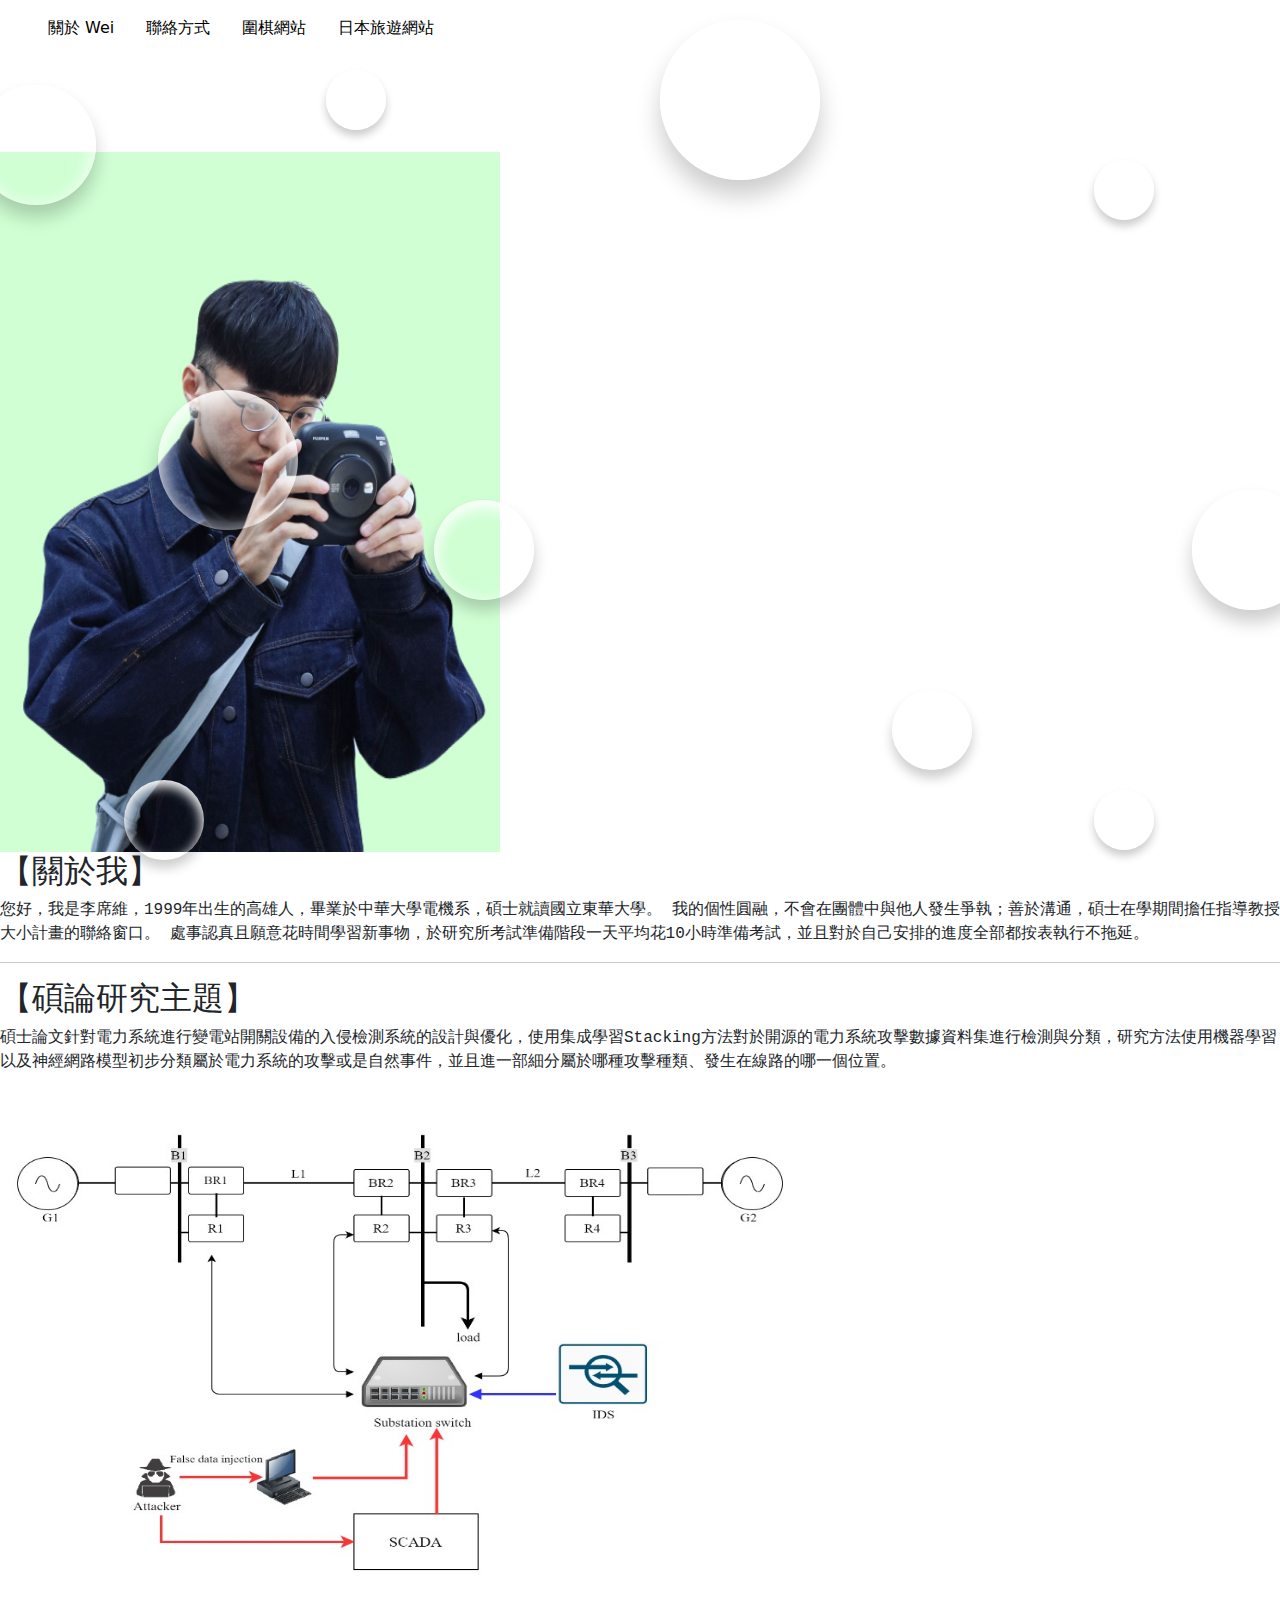
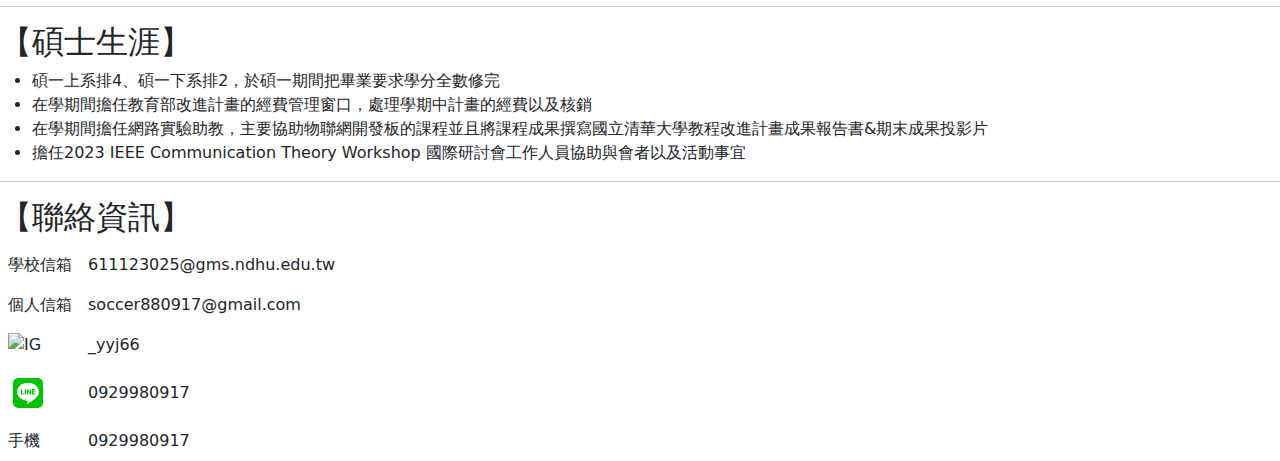
==== contact.html @ 201f5e97 "first" ====
<!DOCTYPE html>
<html lang="zh-Hant">
    <head>
        <meta charset="UTF-8">
        <meta http-equiv="X-UA-Compatible" content="IE=edge">
        <meta name="viewport" content="width=device-width, initial-scale=1.0">
        <title>聯絡資訊</title>
        <link rel="icon" href="./ICONS/wei icon.jpg">
        <link href="https://cdn.jsdelivr.net/npm/bootstrap@5.3.3/dist/css/bootstrap.min.css" rel="stylesheet" integrity="sha384-QWTKZyjpPEjISv5WaRU9OFeRpok6YctnYmDr5pNlyT2bRjXh0JMhjY6hW+ALEwIH" crossorigin="anonymous">
        <link rel="stylesheet" href="./styles/style.css">
        <link rel="stylesheet" href="./styles/bubble.css">
    </head>
    <body>
        <nav>
            <ul>
                <li><a target="_blank" href="./index.html">關於 Wei</a></li>
                <li><a  href="#">聯絡方式</a></li>
                <li><a target="_blank" href="./project 1/index.html">圍棋網站</a></li>
                <li><a target="_blank" href="./project 2/index.html">日本旅遊網站</a></li>
            </ul>
        </nav>

        <main>
            <div id="background-wrap">
                <div class="bubble x1"></div>
                <div class="bubble x2"></div>
                <div class="bubble x3"></div>
                <div class="bubble x4"></div>
                <div class="bubble x5"></div>
                <div class="bubble x6"></div>
                <div class="bubble x7"></div>
                <div class="bubble x8"></div>
                <div class="bubble x9"></div>
                <div class="bubble x10"></div>
            </div>

            <section class="contact">
                <div class="left">
                    <img  width="500px" height="700px" src="./images/去背照片.jpg" alt="大頭照">
                </div>
    
                <div class="right">
                    <h2>【關於我】</h2>
                    <p>您好，我是李席維，1999年出生的高雄人，畢業於中華大學電機系，碩士就讀國立東華大學。
    
                        我的個性圓融，不會在團體中與他人發生爭執；善於溝通，碩士在學期間擔任指導教授大小計畫的聯絡窗口。
                        
                        處事認真且願意花時間學習新事物，於研究所考試準備階段一天平均花10小時準備考試，並且對於自己安排的進度全部都按表執行不拖延。
                        
                    </p>
                    <hr>
                    <h2>【碩論研究主題】</h2>
                    <p>碩士論文針對電力系統進行變電站開關設備的入侵檢測系統的設計與優化，使用集成學習Stacking方法對於開源的電力系統攻擊數據資料集進行檢測與分類，研究方法使用機器學習以及神經網路模型初步分類屬於電力系統的攻擊或是自然事件，並且進一部細分屬於哪種攻擊種類、發生在線路的哪一個位置。
                    </p>
                    <img width="800px" height="500px" src="./images/Fig. 1..jpg" alt="">
                    <hr>
                    <h2>【碩士生涯】</h2>
                    <ul>
                        <li>碩一上系排4、碩一下系排2，於碩一期間把畢業要求學分全數修完
                        </li>
    
                        <li>在學期間擔任教育部改進計畫的經費管理窗口，處理學期中計畫的經費以及核銷
                        </li>
    
                        <li>在學期間擔任網路實驗助教，主要協助物聯網開發板的課程並且將課程成果撰寫國立清華大學教程改進計畫成果報告書&期末成果投影片
                        </li>
    
                        <li>擔任2023 IEEE Communication Theory Workshop 國際研討會工作人員協助與會者以及活動事宜
                        </li>
                    </ul>
                    <hr>

                    <h2>【聯絡資訊】</h2>
                    <table>
                        <tr>
                            <td>
                                學校信箱
                            </td>
                            <td>     611123025@gms.ndhu.edu.tw</td>
                        </tr>
                        <tr>
                            <td>個人信箱</td>
                            <td>soccer880917@gmail.com</td>
                        </tr>
                        <tr>
                            <td>
                                <img width="30px" height="30px" src="./project 2 日本旅遊網站/icons/instagram.svg" alt="IG">
                            </td>
                            <td>    _yyj66</td>
                        </tr>
                        <tr>
                            <td><img src="./ICONS/icons8-line.svg" alt="Line"></td>
                            <td>0929980917</td>
                        </tr>
                        <tr>
                            <td>手機</td>
                            <td>0929980917</td>
                        </tr>


                    </table>
                </div>
            </section>

           
        </main>

        <script src="https://cdn.jsdelivr.net/npm/bootstrap@5.3.3/dist/js/bootstrap.bundle.min.js" integrity="sha384-YvpcrYf0tY3lHB60NNkmXc5s9fDVZLESaAA55NDzOxhy9GkcIdslK1eN7N6jIeHz" crossorigin="anonymous"></script>
        <script src="./app.js"></script>
    </body>
</html>
---- styles/style.css ----
* {
  margin: 0;
  padding: 0;
  box-sizing: border-box;
}

h1, h2, h3, h4, h5, h6 {
  font-weight: normal;
}

p {
  font-family: "Courier New", Courier, monospace;
}

body {
  overflow-x: hidden;
}
body nav {
  position: sticky;
  background-color: white;
  top: 0;
  z-index: 5;
}
body nav ul {
  display: flex;
}
body nav ul li {
  list-style-type: none;
  margin: 1rem;
}
body nav ul li a {
  color: black;
  text-decoration: none;
  transition: all 0.5s ease;
}
body nav ul li a:hover {
  color: rgb(54, 212, 138);
}
body main section.main-area {
  min-height: 70vh;
  background-color: white;
  display: flex;
  flex-wrap: wrap;
  justify-content: center;
  align-items: center;
}
body main div.info {
  padding: 1rem;
}
body main div.info h1 {
  font-size: 3.5rem;
}
body main div.info h2 {
  font-size: 1rem;
}
body main div.info a {
  color: white;
  background-color: rgb(54, 212, 138);
  padding: 0.25rem 0.5rem;
  font-size: 1.5rem;
  border-radius: 20px;
  display: inline-block;
  margin-top: 1rem;
  text-decoration: none;
  transition: all 0.5s ease;
}
body main div.info a:hover {
  transform: scale(1.2);
}
body main div.img-area img {
  width: 700px;
  height: 400px;
}
body main section.about-me {
  background-color: rgb(231, 255, 233);
  padding: 5rem 0rem;
  display: flex;
  justify-content: center;
}
body main section.about-me section.description {
  width: 50%;
  text-align: center;
}
body main section.about-me section.description h2 {
  font-size: 2rem;
}
body main section.about-me section.description div.progress-bar-area p {
  margin: 1rem;
}
body main section.resume {
  display: flex;
  flex-wrap: wrap;
  padding: 2rem;
}
body main section.resume section.table {
  flex: 5 0 500px;
  padding: 2rem;
}
body main section.resume section.table table {
  border-collapse: collapse;
}
body main section.resume section.table table tr {
  border-bottom: 2px solid gray;
  transition: all 0.5s ease;
}
body main section.resume section.table table tr:hover {
  background-color: rgb(184, 255, 222);
}
body main section.resume section.table table tr td {
  padding: 0.5rem;
}
body main section.resume section.picture {
  flex: 1 1 300px;
  display: flex;
  justify-content: center;
  align-items: center;
  position: relative;
}
body main section.resume section.picture img {
  width: 500px;
  height: 700px;
}
body main section.resume section.picture div.greenRect {
  width: 30vw;
  height: 90vh;
  border: 10px solid rgb(195, 255, 200);
  position: absolute;
  top: 30px;
  left: 80px;
  z-index: -1;
}
body main section.resume section.picture div.greenRect2 {
  width: 50vw;
  height: 40vh;
  border: 10px solid rgb(195, 255, 200);
  position: absolute;
  top: 300px;
  left: -300px;
  z-index: -1;
}
body main section.resume section.picture div.greenRect3 {
  width: 50vw;
  height: 40vh;
  border: 10px solid rgb(195, 255, 200);
  position: absolute;
  top: 0px;
  left: -100px;
  z-index: -1;
}
body main section.contact {
  display: flex;
  flex-wrap: wrap;
}
body main section.contact div.left {
  flex: 1 1 500px;
}
body main section.contact div.left img {
  margin-top: 5rem;
  background-color: rgba(195, 255, 200, 0.8);
}
body main section.contact div.left img:hover {
  transform: rotateY("90deg");
}
body main section.contact div.right {
  flex: 7 1 500px;
}
body main section.contact div.right h2, body main section.contact div.right h3 {
  flex-direction: row;
  transition: all 0.5s ease-in-out;
}
body main section.contact div.right h2:hover, body main section.contact div.right h3:hover {
  background-color: rgba(216, 112, 147, 0.5);
}
body main section.contact div.right p {
  flex-direction: column;
  transition: all 0.5s ease;
}
body main section.contact div.right p:hover {
  background-color: rgba(184, 255, 222, 0.5);
}
body main section.contact div.right ul li {
  transition: all 0.5s ease;
}
body main section.contact div.right ul li:hover {
  background-color: rgba(184, 255, 222, 0.5);
}
body main section.contact div.right table tr {
  padding: 2rem;
  transition: all 0.5s ease;
}
body main section.contact div.right table tr:hover {
  background-color: rgba(184, 255, 222, 0.5);
}
body main section.contact div.right table tr td {
  padding: 0.5rem;
}
body main section.contact div.right table tr td img {
  width: 40px;
  height: 40px;
}

@media screen and (max-width: 800px) {
  body main section.about-me section.description {
    width: 80%;
  }
  body main section.resume {
    overflow-x: auto;
  }
  body main section.resume section.picture div.greenRect, body main section.resume section.picture div.greenRect2, body main section.resume section.picture div.greenRect3 {
    display: none;
  }
}
@media screen and (max-width: 500px) {
  body nav {
    position: static;
  }
  body nav ul {
    flex-direction: column;
  }
}/*# sourceMappingURL=style.css.map */
---- styles/bubble.css ----
#background-wrap {
    position: fixed;
    bottom: 0;
    top: 0;
    right: 0;
    left: 0;
    z-index: 10;
    pointer-events: none;
}

.bubble{
    width: 200px;
    height: 200px;
    border-radius: 50%;
    position: absolute;
    box-shadow: 0 20px 30px rgba(0, 0, 0, 0.2),
    inset 0px 10px 30px 5px rgba(255, 255, 255, 100);
}

@keyframes animateBubble {
    0% {
        margin-top: 1000px;
    }
    100% {
        margin-top: -100%;
    }
}

@keyframes sideWays {
    0% {
        margin-left: 0px;
    }
    100% {
        margin-left: 50%;
    }
}

.x1 {
    animation: animateBubble 25s linear infinite,
      sideWays 2s ease-in-out infinite alternate;
    left: -5%;
    top: 5%;
    transform: scale(0.6);
  }
  
  .x2 {
    animation: animateBubble 20s linear infinite,
      sideWays 4s ease-in-out infinite alternate;
    left: 5%;
    top: 80%;
    transform: scale(0.4);
  }
  .x3 {
    animation: animateBubble 28s linear infinite,
      sideWays 2s ease-in-out infinite alternate;
    left: 10%;
    top: 40%;
    transform: scale(0.7);
  }
  .x4 {
    animation: animateBubble 22s linear infinite,
      sideWays 3s ease-in-out infinite alternate;
    left: 20%;
    top: 0%;
    transform: scale(0.3);
  }
  .x5 {
    animation: animateBubble 29s linear infinite,
      sideWays 4s ease-in-out infinite alternate;
    left: 30%;
    top: 50%;
    transform: scale(0.5);
  }
  .x6 {
    animation: animateBubble 21s linear infinite,
      sideWays 2s ease-in-out infinite alternate;
    left: 50%;
    top: 0%;
    transform: scale(0.8);
  }
  .x7 {
    animation: animateBubble 20s linear infinite,
      sideWays 2s ease-in-out infinite alternate;
    left: 65%;
    top: 70%;
    transform: scale(0.4);
  }
  .x8 {
    animation: animateBubble 22s linear infinite,
      sideWays 3s ease-in-out infinite alternate;
    left: 80%;
    top: 10%;
    transform: scale(0.3);
  }
  .x9 {
    animation: animateBubble 29s linear infinite,
      sideWays 4s ease-in-out infinite alternate;
    left: 90%;
    top: 50%;
    transform: scale(0.6);
  }
  .x10 {
    animation: animateBubble 26s linear infinite,
      sideWays 2s ease-in-out infinite alternate;
    left: 80%;
    top: 80%;
    transform: scale(0.3);
  }
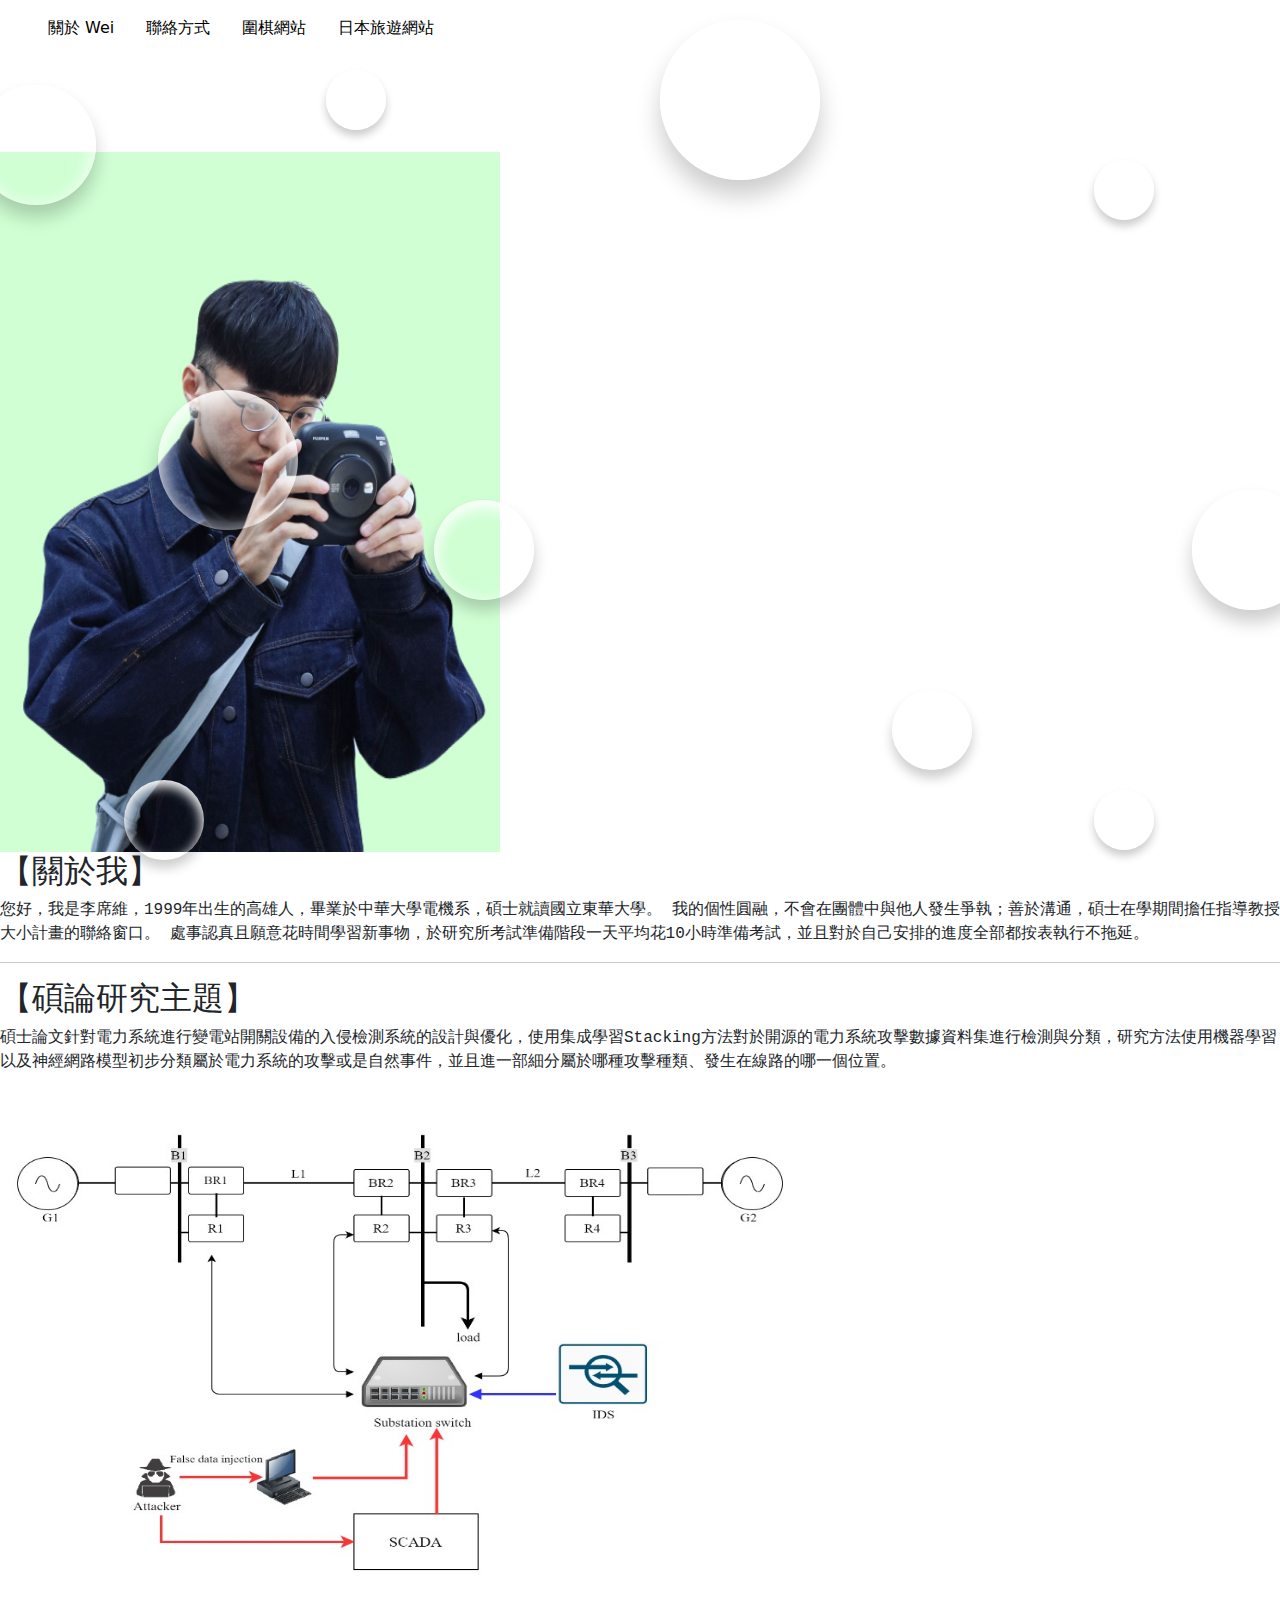
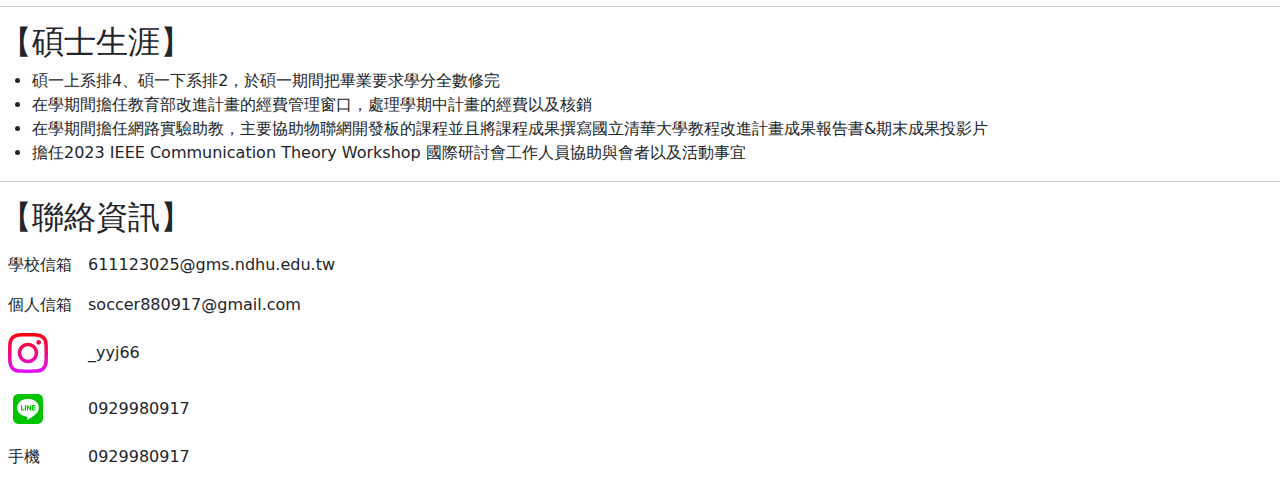
==== commit 837eb2cd: "IG icon" ====
--- a/contact.html
+++ b/contact.html
@@ -84,7 +84,7 @@
                         </tr>
                         <tr>
                             <td>
-                                <img width="30px" height="30px" src="./project 2 日本旅遊網站/icons/instagram.svg" alt="IG">
+                                <img width="30px" height="30px" src="./project 2/icons/instagram.svg" alt="IG">
                             </td>
                             <td>    _yyj66</td>
                         </tr>
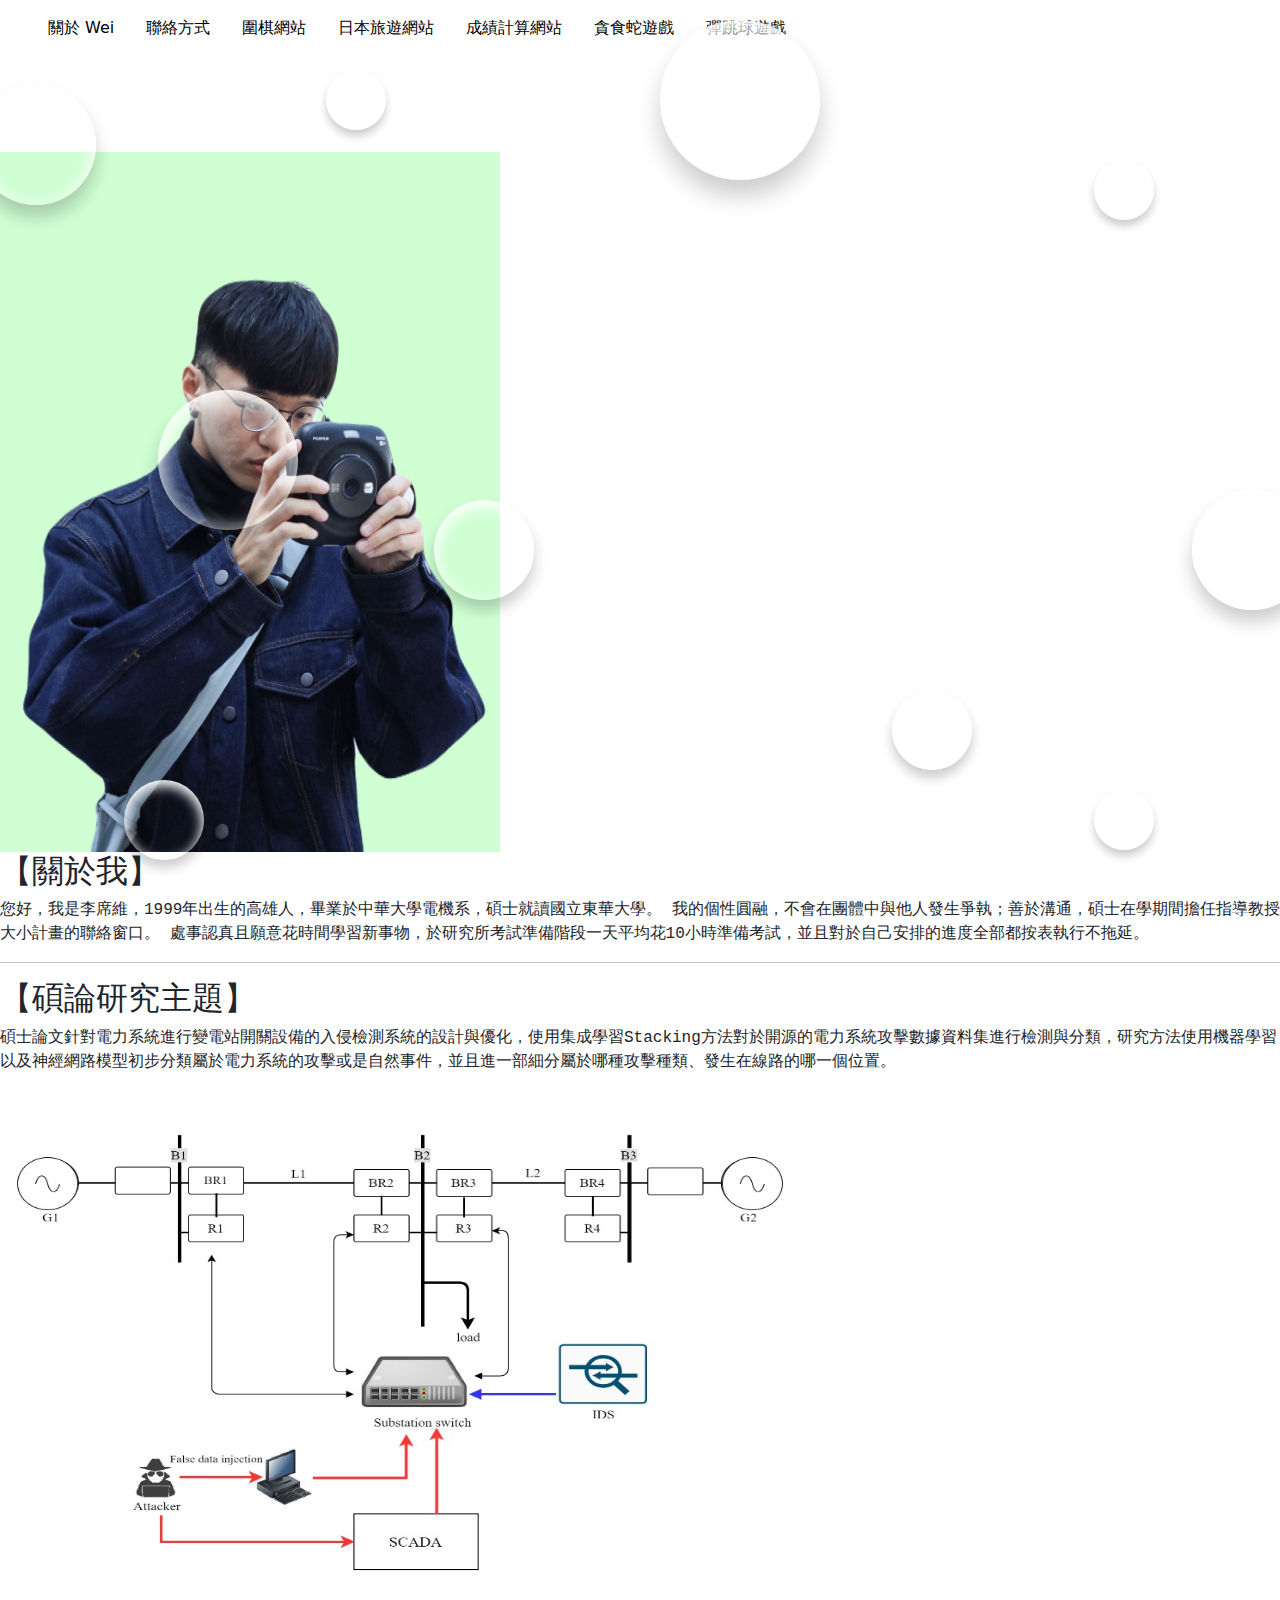
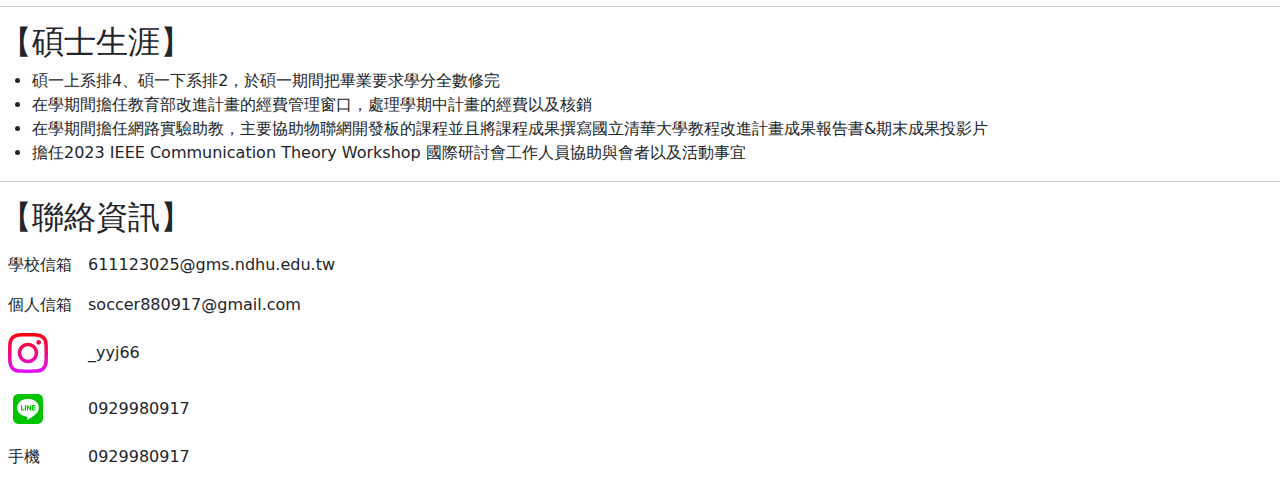
==== commit 7410eb2b: "Create three projects" ====
--- a/contact.html
+++ b/contact.html
@@ -15,8 +15,11 @@
             <ul>
                 <li><a target="_blank" href="./index.html">關於 Wei</a></li>
                 <li><a  href="#">聯絡方式</a></li>
-                <li><a target="_blank" href="./project 1/index.html">圍棋網站</a></li>
-                <li><a target="_blank" href="./project 2/index.html">日本旅遊網站</a></li>
+                <li><a target="_blank" href="./project1/index.html">圍棋網站</a></li>
+                <li><a target="_blank" href="./project2/index.html">日本旅遊網站</a></li>
+                <li><a target="_blank" href="./project4/index.html">成績計算網站</a></li>
+                <li><a target="_blank" href="./project5/index.html">貪食蛇遊戲</a></li>
+                <li><a target="_blank" href="./project6/index.html">彈跳球遊戲</a></li>
             </ul>
         </nav>
 
@@ -84,9 +87,9 @@
                         </tr>
                         <tr>
                             <td>
-                                <img width="30px" height="30px" src="./project 2/icons/instagram.svg" alt="IG">
+                                <img width="30px" height="30px" src="./project2/icons/instagram.svg" alt="IG">
                             </td>
-                            <td>    _yyj66</td>
+                            <td> _yyj66</td>
                         </tr>
                         <tr>
                             <td><img src="./ICONS/icons8-line.svg" alt="Line"></td>
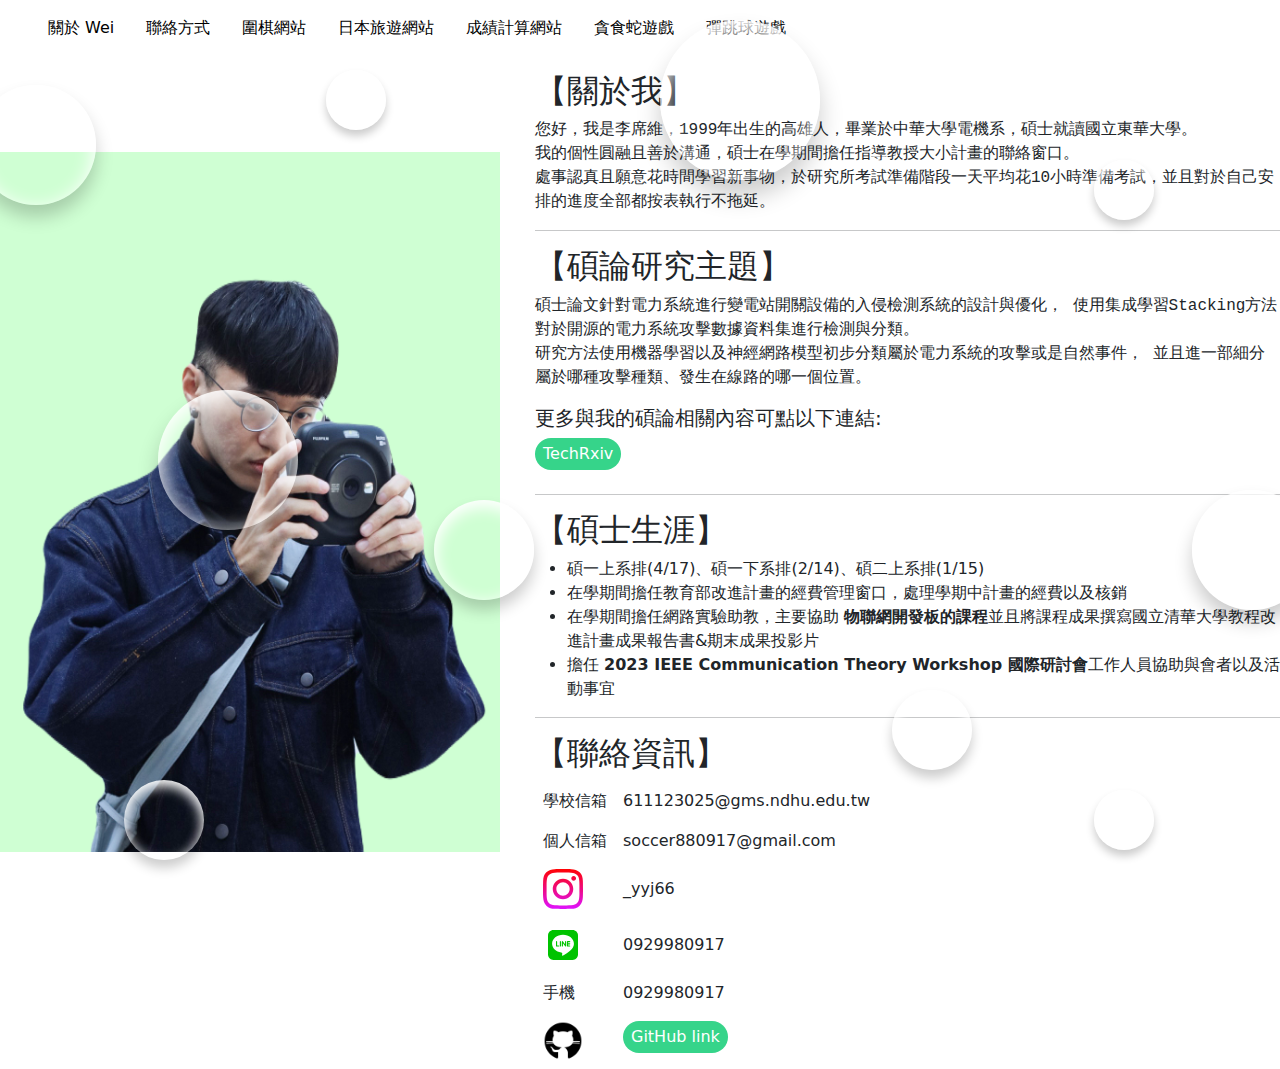
==== commit 07c89a01: "msg" ====
--- a/contact.html
+++ b/contact.html
@@ -44,31 +44,35 @@
     
                 <div class="right">
                     <h2>【關於我】</h2>
-                    <p>您好，我是李席維，1999年出生的高雄人，畢業於中華大學電機系，碩士就讀國立東華大學。
-    
-                        我的個性圓融，不會在團體中與他人發生爭執；善於溝通，碩士在學期間擔任指導教授大小計畫的聯絡窗口。
-                        
+                    <p>您好，我是李席維，1999年出生的高雄人，畢業於中華大學電機系，碩士就讀國立東華大學。<br>
+                        我的個性圓融且善於溝通，碩士在學期間擔任指導教授大小計畫的聯絡窗口。<br>
                         處事認真且願意花時間學習新事物，於研究所考試準備階段一天平均花10小時準備考試，並且對於自己安排的進度全部都按表執行不拖延。
                         
                     </p>
                     <hr>
                     <h2>【碩論研究主題】</h2>
-                    <p>碩士論文針對電力系統進行變電站開關設備的入侵檢測系統的設計與優化，使用集成學習Stacking方法對於開源的電力系統攻擊數據資料集進行檢測與分類，研究方法使用機器學習以及神經網路模型初步分類屬於電力系統的攻擊或是自然事件，並且進一部細分屬於哪種攻擊種類、發生在線路的哪一個位置。
+                    <p>碩士論文針對電力系統進行變電站開關設備的入侵檢測系統的設計與優化，
+                        使用集成學習Stacking方法對於開源的電力系統攻擊數據資料集進行檢測與分類。<br>
+                        研究方法使用機器學習以及神經網路模型初步分類屬於電力系統的攻擊或是自然事件，
+                        並且進一部細分屬於哪種攻擊種類、發生在線路的哪一個位置。
                     </p>
-                    <img width="800px" height="500px" src="./images/Fig. 1..jpg" alt="">
+                    <h5>更多與我的碩論相關內容可點以下連結: </h5>
+                    <a target="_blank" href="https://www.techrxiv.org/users/765143/articles/767387-intrusion-detection-for-power-system-security-by-ensemble-learning-with-auxiliary-classifier-and-feature-selection">
+                        TechRxiv
+                    </a>
                     <hr>
                     <h2>【碩士生涯】</h2>
                     <ul>
-                        <li>碩一上系排4、碩一下系排2，於碩一期間把畢業要求學分全數修完
+                        <li>碩一上系排(4/17)、碩一下系排(2/14)、碩二上系排(1/15)
                         </li>
     
                         <li>在學期間擔任教育部改進計畫的經費管理窗口，處理學期中計畫的經費以及核銷
                         </li>
     
-                        <li>在學期間擔任網路實驗助教，主要協助物聯網開發板的課程並且將課程成果撰寫國立清華大學教程改進計畫成果報告書&期末成果投影片
+                        <li>在學期間擔任網路實驗助教，主要協助 <strong>物聯網開發板的課程</strong>並且將課程成果撰寫國立清華大學教程改進計畫成果報告書&期末成果投影片
                         </li>
     
-                        <li>擔任2023 IEEE Communication Theory Workshop 國際研討會工作人員協助與會者以及活動事宜
+                        <li>擔任 <strong>2023 IEEE Communication Theory Workshop 國際研討會</strong>工作人員協助與會者以及活動事宜
                         </li>
                     </ul>
                     <hr>
@@ -79,7 +83,7 @@
                             <td>
                                 學校信箱
                             </td>
-                            <td>     611123025@gms.ndhu.edu.tw</td>
+                            <td>611123025@gms.ndhu.edu.tw</td>
                         </tr>
                         <tr>
                             <td>個人信箱</td>
@@ -99,8 +103,10 @@
                             <td>手機</td>
                             <td>0929980917</td>
                         </tr>
-
-
+                        <tr>
+                            <td><img src="./ICONS/icons8-github-100.png" alt="GitHub"></td>
+                            <td><a href="https://github.com/xiweil0917">GitHub link</a></td>
+                        </tr>
                     </table>
                 </div>
             </section>
--- a/styles/style.css
+++ b/styles/style.css
@@ -178,6 +178,20 @@
 body main section.contact div.right p:hover {
   background-color: rgba(184, 255, 222, 0.5);
 }
+body main section.contact div.right a {
+  color: white;
+  background-color: rgb(54, 212, 138);
+  padding: 0.25rem 0.5rem;
+  font-size: 1rem;
+  border-radius: 20px;
+  display: inline-block;
+  margin-bottom: 0.5rem;
+  text-decoration: none;
+  transition: all 0.5s ease;
+}
+body main section.contact div.right a:hover {
+  transform: scale(1.2);
+}
 body main section.contact div.right ul li {
   transition: all 0.5s ease;
 }
